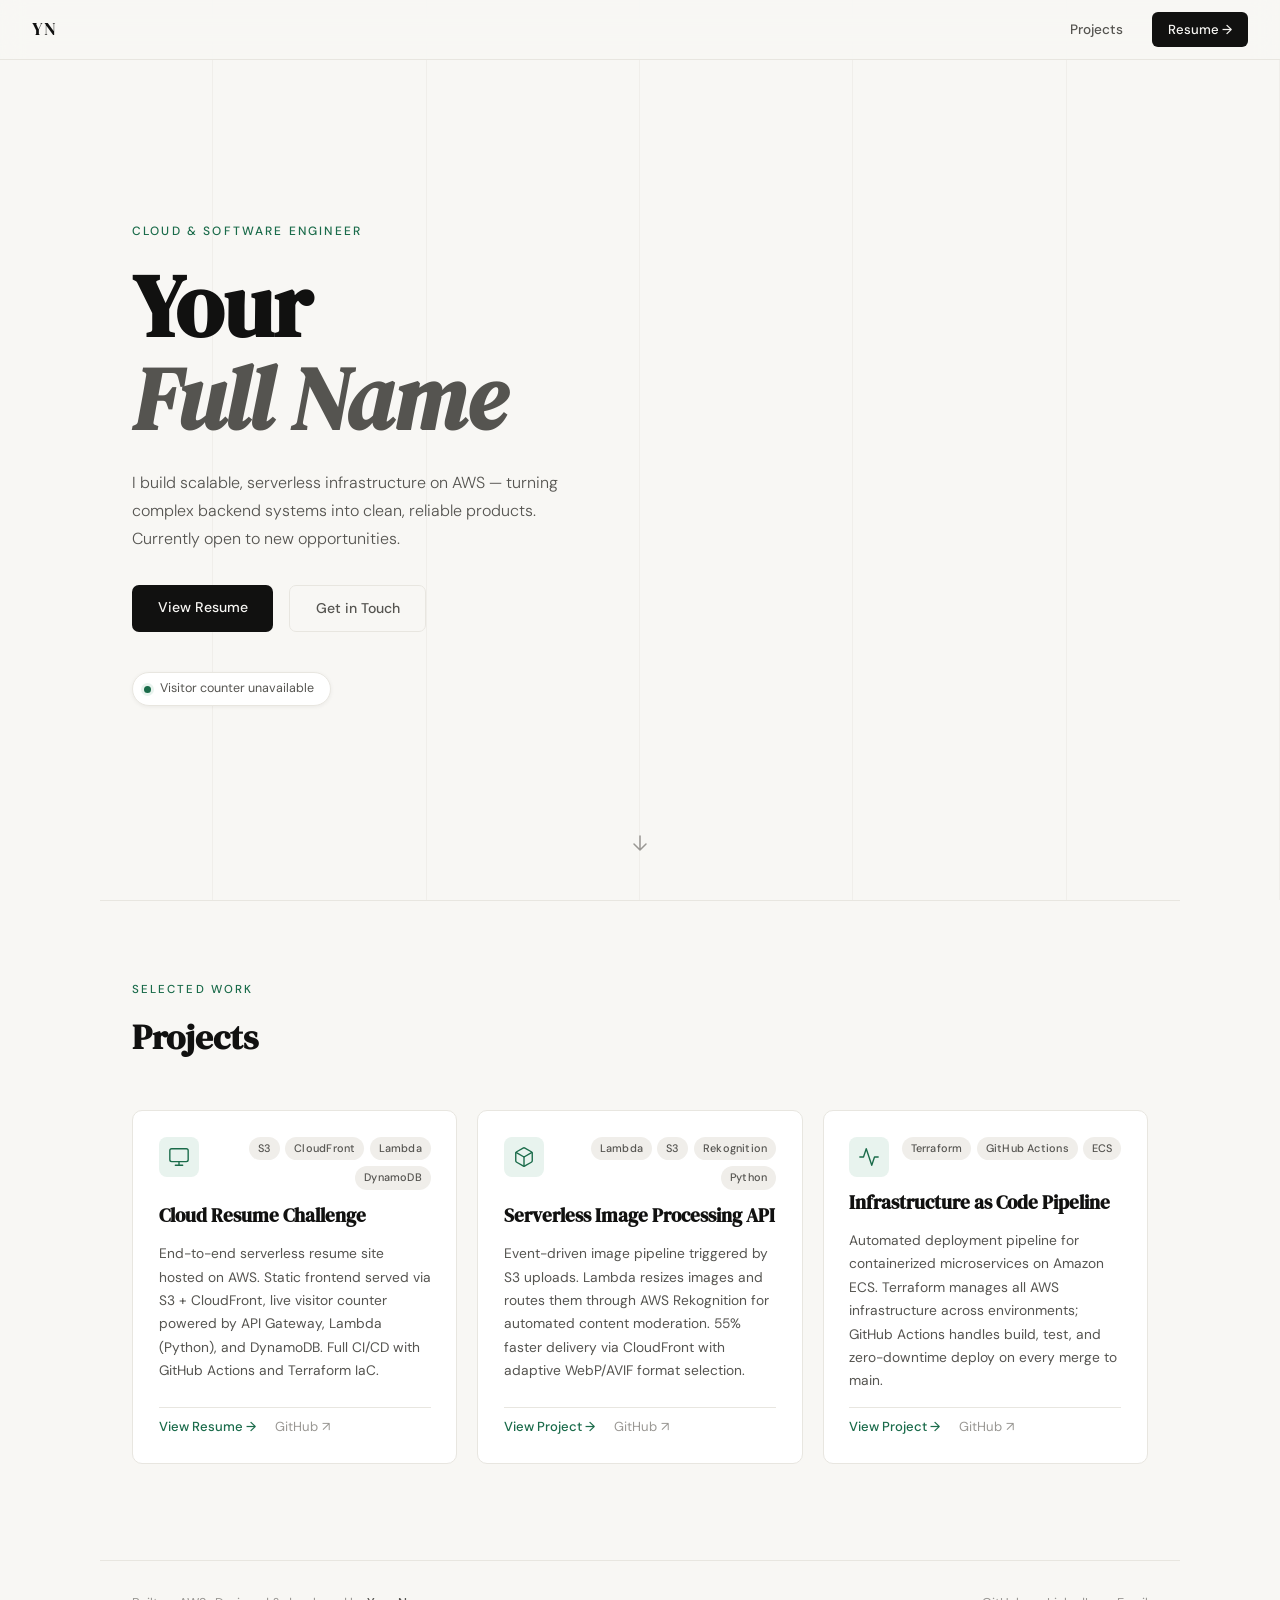
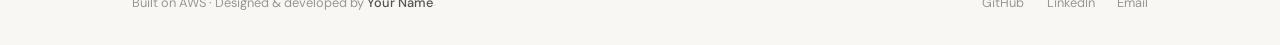
==== index.html @ afd8aff7 "Add files via upload" ====
<!DOCTYPE html>
<html lang="en">
<head>
  <meta charset="UTF-8"/>
  <meta name="viewport" content="width=device-width, initial-scale=1.0"/>
  <title>Your Name — Cloud Engineer</title>
  <link rel="preconnect" href="https://fonts.googleapis.com"/>
  <link rel="preconnect" href="https://fonts.gstatic.com" crossorigin/>
  <link href="https://fonts.googleapis.com/css2?family=DM+Serif+Display:ital@0;1&family=DM+Sans:opsz,wght@9..40,300;9..40,400;9..40,500&display=swap" rel="stylesheet"/>
  <link rel="stylesheet" href="style.css"/>
</head>
<body>

  <!-- ── NAV ── -->
  <nav class="nav">
    <span class="nav-logo">YN</span>
    <div class="nav-links">
      <a href="#projects">Projects</a>
      <a href="resume.html" class="nav-cta">Resume →</a>
    </div>
  </nav>

  <!-- ── HERO ── -->
  <section class="hero">
    <div class="hero-inner">
      <p class="hero-eyebrow animate-up" style="--d:0ms">Cloud &amp; Software Engineer</p>
      <h1 class="hero-name animate-up" style="--d:80ms">
        Your<br/><em>Full Name</em>
      </h1>
      <p class="hero-bio animate-up" style="--d:160ms">
        I build scalable, serverless infrastructure on AWS — turning complex backend systems
        into clean, reliable products. Currently open to new opportunities.
      </p>
      <div class="hero-actions animate-up" style="--d:240ms">
        <a href="resume.html" class="btn-primary">View Resume</a>
        <a href="mailto:you@email.com" class="btn-ghost">Get in Touch</a>
      </div>

      <!-- Visitor Counter -->
      <div class="visitor-badge animate-up" style="--d:320ms">
        <span class="visitor-dot"></span>
        <span id="visitor-label">Loading visitors…</span>
      </div>
    </div>

    <!-- decorative vertical lines -->
    <div class="hero-grid" aria-hidden="true">
      <div class="grid-line"></div><div class="grid-line"></div>
      <div class="grid-line"></div><div class="grid-line"></div>
      <div class="grid-line"></div><div class="grid-line"></div>
    </div>

    <!-- scroll cue -->
    <a href="#projects" class="scroll-cue" aria-label="Scroll to projects">
      <svg width="20" height="20" viewBox="0 0 20 20" fill="none">
        <path d="M10 3v14M4 11l6 6 6-6" stroke="currentColor" stroke-width="1.5" stroke-linecap="round" stroke-linejoin="round"/>
      </svg>
    </a>
  </section>

  <!-- ── PROJECTS ── -->
  <section class="projects" id="projects">
    <div class="section-header">
      <span class="label">Selected Work</span>
      <h2>Projects</h2>
    </div>

    <div class="projects-grid">

      <!-- Project 1 -->
      <article class="project-card">
        <div class="card-top">
          <div class="card-icon">
            <svg width="22" height="22" viewBox="0 0 24 24" fill="none" stroke="currentColor" stroke-width="1.5" stroke-linecap="round" stroke-linejoin="round">
              <rect x="2" y="3" width="20" height="14" rx="2"/><path d="M8 21h8M12 17v4"/>
            </svg>
          </div>
          <div class="card-tags">
            <span class="tag">S3</span><span class="tag">CloudFront</span><span class="tag">Lambda</span><span class="tag">DynamoDB</span>
          </div>
        </div>
        <h3 class="card-title">Cloud Resume Challenge</h3>
        <p class="card-desc">
          End-to-end serverless resume site hosted on AWS. Static frontend served via S3 + CloudFront,
          live visitor counter powered by API Gateway, Lambda (Python), and DynamoDB.
          Full CI/CD with GitHub Actions and Terraform IaC.
        </p>
        <div class="card-footer">
          <a href="resume.html" class="card-link">View Resume →</a>
          <a href="https://github.com/yourgithub/cloud-resume" target="_blank" class="card-link-ghost">GitHub ↗</a>
        </div>
      </article>

      <!-- Project 2 -->
      <article class="project-card">
        <div class="card-top">
          <div class="card-icon">
            <svg width="22" height="22" viewBox="0 0 24 24" fill="none" stroke="currentColor" stroke-width="1.5" stroke-linecap="round" stroke-linejoin="round">
              <path d="M21 16V8a2 2 0 0 0-1-1.73l-7-4a2 2 0 0 0-2 0l-7 4A2 2 0 0 0 3 8v8a2 2 0 0 0 1 1.73l7 4a2 2 0 0 0 2 0l7-4A2 2 0 0 0 21 16z"/>
              <polyline points="3.27 6.96 12 12.01 20.73 6.96"/><line x1="12" y1="22.08" x2="12" y2="12"/>
            </svg>
          </div>
          <div class="card-tags">
            <span class="tag">Lambda</span><span class="tag">S3</span><span class="tag">Rekognition</span><span class="tag">Python</span>
          </div>
        </div>
        <h3 class="card-title">Serverless Image Processing API</h3>
        <p class="card-desc">
          Event-driven image pipeline triggered by S3 uploads. Lambda resizes images and routes them
          through AWS Rekognition for automated content moderation.
          55% faster delivery via CloudFront with adaptive WebP/AVIF format selection.
        </p>
        <div class="card-footer">
          <a href="https://github.com/yourgithub/image-api" target="_blank" class="card-link">View Project →</a>
          <a href="https://github.com/yourgithub/image-api" target="_blank" class="card-link-ghost">GitHub ↗</a>
        </div>
      </article>

      <!-- Project 3 -->
      <article class="project-card">
        <div class="card-top">
          <div class="card-icon">
            <svg width="22" height="22" viewBox="0 0 24 24" fill="none" stroke="currentColor" stroke-width="1.5" stroke-linecap="round" stroke-linejoin="round">
              <polyline points="22 12 18 12 15 21 9 3 6 12 2 12"/>
            </svg>
          </div>
          <div class="card-tags">
            <span class="tag">Terraform</span><span class="tag">GitHub Actions</span><span class="tag">ECS</span>
          </div>
        </div>
        <h3 class="card-title">Infrastructure as Code Pipeline</h3>
        <p class="card-desc">
          Automated deployment pipeline for containerized microservices on Amazon ECS.
          Terraform manages all AWS infrastructure across environments; GitHub Actions handles
          build, test, and zero-downtime deploy on every merge to main.
        </p>
        <div class="card-footer">
          <a href="https://github.com/yourgithub/iac-pipeline" target="_blank" class="card-link">View Project →</a>
          <a href="https://github.com/yourgithub/iac-pipeline" target="_blank" class="card-link-ghost">GitHub ↗</a>
        </div>
      </article>

    </div>
  </section>

  <!-- ── FOOTER ── -->
  <footer class="footer">
    <p>Built on AWS · Designed &amp; developed by <strong>Your Name</strong></p>
    <div class="footer-links">
      <a href="https://github.com/yourgithub" target="_blank">GitHub</a>
      <a href="https://linkedin.com/in/yourhandle" target="_blank">LinkedIn</a>
      <a href="mailto:you@email.com">Email</a>
    </div>
  </footer>

  <script src="main.js"></script>
</body>
</html>
---- style.css ----
/* ═══════════════════════════════════════════
   RESET & TOKENS
═══════════════════════════════════════════ */
*, *::before, *::after { box-sizing: border-box; margin: 0; padding: 0; }

:root {
  --bg:         #f8f7f4;
  --surface:    #ffffff;
  --border:     #e8e6e0;
  --ink:        #111110;
  --ink-2:      #555450;
  --ink-3:      #999793;
  --accent:     #1a6b4a;       /* deep green */
  --accent-lt:  #e8f3ee;
  --tag-bg:     #f0eeea;
  --tag-ink:    #555450;
  --font-disp:  'DM Serif Display', Georgia, serif;
  --font-sans:  'DM Sans', system-ui, sans-serif;
  --radius:     10px;
  --nav-h:      60px;
  --max-w:      1080px;
}

html { scroll-behavior: smooth; }

body {
  background: var(--bg);
  font-family: var(--font-sans);
  color: var(--ink);
  font-size: 15px;
  line-height: 1.6;
  -webkit-font-smoothing: antialiased;
}

a { color: inherit; text-decoration: none; }
img { display: block; max-width: 100%; }

/* ═══════════════════════════════════════════
   ANIMATIONS
═══════════════════════════════════════════ */
@keyframes fade-up {
  from { opacity: 0; transform: translateY(20px); }
  to   { opacity: 1; transform: translateY(0); }
}

.animate-up {
  opacity: 0;
  animation: fade-up .65s cubic-bezier(.22,.68,0,1) forwards;
  animation-delay: var(--d, 0ms);
}

/* ═══════════════════════════════════════════
   NAV
═══════════════════════════════════════════ */
.nav {
  position: fixed;
  top: 0; left: 0; right: 0;
  height: var(--nav-h);
  display: flex;
  align-items: center;
  justify-content: space-between;
  padding: 0 2rem;
  background: rgba(248, 247, 244, 0.88);
  backdrop-filter: blur(12px);
  -webkit-backdrop-filter: blur(12px);
  border-bottom: 1px solid var(--border);
  z-index: 100;
}

.nav-logo {
  font-family: var(--font-disp);
  font-size: 1.1rem;
  letter-spacing: .04em;
  color: var(--ink);
}

.nav-links {
  display: flex;
  align-items: center;
  gap: 1.8rem;
}

.nav-links a {
  font-size: .85rem;
  font-weight: 500;
  color: var(--ink-2);
  transition: color .2s;
}

.nav-links a:hover { color: var(--ink); }

.nav-cta {
  background: var(--ink) !important;
  color: var(--bg) !important;
  padding: .42rem 1rem;
  border-radius: 6px;
  font-size: .82rem !important;
  transition: opacity .2s !important;
}

.nav-cta:hover { opacity: .8; }

/* ═══════════════════════════════════════════
   HERO
═══════════════════════════════════════════ */
.hero {
  position: relative;
  min-height: 100vh;
  display: flex;
  align-items: center;
  padding: calc(var(--nav-h) + 4rem) 2rem 6rem;
  overflow: hidden;
}

.hero-inner {
  position: relative;
  z-index: 2;
  max-width: 620px;
  margin: 0 auto 0 calc((100% - var(--max-w)) / 2 + 2rem);
}

/* decorative vertical rules */
.hero-grid {
  position: absolute;
  inset: 0;
  display: grid;
  grid-template-columns: repeat(6, 1fr);
  pointer-events: none;
  z-index: 1;
}

.grid-line {
  border-right: 1px solid var(--border);
  opacity: .5;
}

.hero-eyebrow {
  font-size: .75rem;
  font-weight: 500;
  letter-spacing: .18em;
  text-transform: uppercase;
  color: var(--accent);
  margin-bottom: 1.2rem;
}

.hero-name {
  font-family: var(--font-disp);
  font-size: clamp(3rem, 8vw, 5.5rem);
  line-height: 1.05;
  color: var(--ink);
  margin-bottom: 1.5rem;
}

.hero-name em {
  font-style: italic;
  color: var(--ink-2);
}

.hero-bio {
  font-size: 1rem;
  font-weight: 300;
  color: var(--ink-2);
  max-width: 460px;
  margin-bottom: 2rem;
  line-height: 1.75;
}

.hero-actions {
  display: flex;
  gap: 1rem;
  flex-wrap: wrap;
  margin-bottom: 2.5rem;
}

.btn-primary {
  display: inline-block;
  background: var(--ink);
  color: var(--bg);
  padding: .72rem 1.6rem;
  border-radius: 7px;
  font-size: .88rem;
  font-weight: 500;
  transition: opacity .2s, transform .2s;
}

.btn-primary:hover { opacity: .82; transform: translateY(-1px); }

.btn-ghost {
  display: inline-block;
  border: 1px solid var(--border);
  color: var(--ink-2);
  padding: .72rem 1.6rem;
  border-radius: 7px;
  font-size: .88rem;
  font-weight: 500;
  transition: border-color .2s, color .2s, transform .2s;
}

.btn-ghost:hover {
  border-color: var(--ink-3);
  color: var(--ink);
  transform: translateY(-1px);
}

/* Visitor Counter Badge */
.visitor-badge {
  display: inline-flex;
  align-items: center;
  gap: .55rem;
  background: var(--surface);
  border: 1px solid var(--border);
  border-radius: 99px;
  padding: .38rem 1rem .38rem .7rem;
  font-size: .78rem;
  color: var(--ink-2);
  box-shadow: 0 1px 4px rgba(0,0,0,.06);
}

.visitor-dot {
  width: 7px;
  height: 7px;
  border-radius: 50%;
  background: var(--accent);
  box-shadow: 0 0 0 3px var(--accent-lt);
  animation: pulse 2.2s ease-in-out infinite;
  flex-shrink: 0;
}

@keyframes pulse {
  0%, 100% { box-shadow: 0 0 0 3px var(--accent-lt); }
  50%       { box-shadow: 0 0 0 6px var(--accent-lt); }
}

/* Scroll cue */
.scroll-cue {
  position: absolute;
  bottom: 2.5rem;
  left: 50%;
  transform: translateX(-50%);
  color: var(--ink-3);
  animation: bob 2s ease-in-out infinite;
  z-index: 2;
  transition: color .2s;
}

.scroll-cue:hover { color: var(--ink); }

@keyframes bob {
  0%, 100% { transform: translateX(-50%) translateY(0); }
  50%       { transform: translateX(-50%) translateY(5px); }
}

/* ═══════════════════════════════════════════
   PROJECTS
═══════════════════════════════════════════ */
.projects {
  max-width: var(--max-w);
  margin: 0 auto;
  padding: 5rem 2rem 6rem;
  border-top: 1px solid var(--border);
}

.section-header {
  margin-bottom: 2.8rem;
}

.section-header .label {
  display: block;
  font-size: .72rem;
  font-weight: 500;
  letter-spacing: .18em;
  text-transform: uppercase;
  color: var(--accent);
  margin-bottom: .6rem;
}

.section-header h2 {
  font-family: var(--font-disp);
  font-size: 2.2rem;
  color: var(--ink);
}

.projects-grid {
  display: grid;
  grid-template-columns: repeat(auto-fit, minmax(300px, 1fr));
  gap: 1.25rem;
}

/* Project Card */
.project-card {
  background: var(--surface);
  border: 1px solid var(--border);
  border-radius: var(--radius);
  padding: 1.6rem;
  display: flex;
  flex-direction: column;
  gap: .9rem;
  transition: box-shadow .25s, transform .25s, border-color .25s;
}

.project-card:hover {
  box-shadow: 0 8px 28px rgba(0,0,0,.08);
  transform: translateY(-3px);
  border-color: #d4d2cc;
}

.card-top {
  display: flex;
  align-items: flex-start;
  justify-content: space-between;
  gap: .75rem;
}

.card-icon {
  width: 40px;
  height: 40px;
  border-radius: 8px;
  background: var(--accent-lt);
  display: flex;
  align-items: center;
  justify-content: center;
  color: var(--accent);
  flex-shrink: 0;
}

.card-tags {
  display: flex;
  flex-wrap: wrap;
  gap: .35rem;
  justify-content: flex-end;
}

.tag {
  background: var(--tag-bg);
  color: var(--tag-ink);
  font-size: .68rem;
  font-weight: 500;
  padding: .2rem .55rem;
  border-radius: 99px;
  letter-spacing: .02em;
}

.card-title {
  font-family: var(--font-disp);
  font-size: 1.18rem;
  color: var(--ink);
  line-height: 1.25;
}

.card-desc {
  font-size: .86rem;
  color: var(--ink-2);
  line-height: 1.7;
  flex: 1;
}

.card-footer {
  display: flex;
  align-items: center;
  gap: 1.2rem;
  padding-top: .5rem;
  border-top: 1px solid var(--border);
}

.card-link {
  font-size: .82rem;
  font-weight: 500;
  color: var(--accent);
  transition: opacity .2s;
}

.card-link:hover { opacity: .7; }

.card-link-ghost {
  font-size: .82rem;
  color: var(--ink-3);
  transition: color .2s;
}

.card-link-ghost:hover { color: var(--ink-2); }

/* ═══════════════════════════════════════════
   FOOTER
═══════════════════════════════════════════ */
.footer {
  border-top: 1px solid var(--border);
  padding: 2rem;
  display: flex;
  align-items: center;
  justify-content: space-between;
  flex-wrap: wrap;
  gap: 1rem;
  max-width: var(--max-w);
  margin: 0 auto;
  font-size: .8rem;
  color: var(--ink-3);
}

.footer strong { color: var(--ink-2); font-weight: 500; }

.footer-links {
  display: flex;
  gap: 1.4rem;
}

.footer-links a {
  color: var(--ink-3);
  transition: color .2s;
}

.footer-links a:hover { color: var(--ink); }

/* ═══════════════════════════════════════════
   RESUME PAGE
═══════════════════════════════════════════ */
.resume-page {
  padding-top: var(--nav-h);
  min-height: 100vh;
  background: #d6d0c4;
  display: flex;
  justify-content: center;
  align-items: flex-start;
}

.resume-wrap {
  width: 100%;
  max-width: 800px;
  padding: 2.5rem 1rem 4rem;
}

/* back link above resume */
.resume-back {
  display: inline-flex;
  align-items: center;
  gap: .4rem;
  font-size: .8rem;
  color: var(--ink-2);
  margin-bottom: 1.2rem;
  transition: color .2s;
}

.resume-back:hover { color: var(--ink); }

/* paper */
.paper {
  background: #faf9f6;
  padding: 2.8rem 3rem 3rem;
  box-shadow: 0 4px 32px rgba(0,0,0,.18), 0 1px 4px rgba(0,0,0,.1);
  animation: fade-up .55s cubic-bezier(.22,.68,0,1) both;
}

/* ── Resume Header ── */
.r-header {
  text-align: center;
  border-bottom: 2px solid #1a1a1a;
  padding-bottom: .75rem;
  margin-bottom: .6rem;
}

.r-header h1 {
  font-family: var(--font-disp);
  font-size: 2rem;
  font-weight: 700;
  letter-spacing: .08em;
  text-transform: uppercase;
  color: #1a1a1a;
}

.r-contact {
  font-size: .8rem;
  color: #555;
  margin-top: .4rem;
  display: flex;
  flex-wrap: wrap;
  justify-content: center;
  gap: 0 .5rem;
}

.r-contact span::before { content: "·"; margin-right: .5rem; }
.r-contact span:first-child::before { content: ""; margin-right: 0; }
.r-contact a { color: #8b0000; }
.r-contact a:hover { text-decoration: underline; }

/* ── Resume Sections ── */
.r-section { margin-top: 1rem; }

.r-section-title {
  font-size: .68rem;
  font-weight: 700;
  letter-spacing: .18em;
  text-transform: uppercase;
  color: #1a1a1a;
  border-bottom: 1.5px solid #1a1a1a;
  padding-bottom: .18rem;
  margin-bottom: .6rem;
  font-family: var(--font-sans);
}

.r-entry {
  display: grid;
  grid-template-columns: 1fr auto;
  column-gap: 1rem;
  margin-bottom: .65rem;
}

.r-entry-right {
  text-align: right;
  white-space: nowrap;
  font-size: .8rem;
  color: #555;
}

.r-org  { font-weight: 700; font-size: .9rem; }
.r-role { font-style: italic; font-size: .86rem; color: #555; }
.r-edu-degree { font-weight: 700; font-size: .9rem; }
.r-edu-detail { font-size: .82rem; color: #555; }

ul.r-bullets { margin: .3rem 0 0 1.1rem; list-style: disc; }
ul.r-bullets li { font-size: .84rem; line-height: 1.55; margin-bottom: .12rem; }

.r-skills-grid {
  display: grid;
  grid-template-columns: 8rem 1fr;
  row-gap: .28rem;
  font-size: .84rem;
}

.r-skill-cat  { font-weight: 700; }
.r-skill-list { color: #555; }

.r-cert-row {
  display: flex;
  justify-content: space-between;
  font-size: .84rem;
  margin-bottom: .22rem;
}

.r-cert-name { font-weight: 600; }
.r-cert-date { color: #555; white-space: nowrap; }

/* ═══════════════════════════════════════════
   PRINT
═══════════════════════════════════════════ */
@media print {
  .nav, .resume-back, .footer { display: none; }
  .resume-page { background: #fff; padding: 0; }
  .resume-wrap { padding: 0; max-width: 100%; }
  .paper { box-shadow: none; padding: 1.5cm 2cm; }
  .r-contact a { color: #1a1a1a !important; }
}

/* ═══════════════════════════════════════════
   RESPONSIVE
═══════════════════════════════════════════ */
@media (max-width: 640px) {
  .hero-inner { margin-left: 0; }
  .nav { padding: 0 1.2rem; }
  .projects { padding: 3.5rem 1.2rem 4rem; }
  .projects-grid { grid-template-columns: 1fr; }
  .footer { padding: 1.5rem 1.2rem; flex-direction: column; align-items: flex-start; }
  .paper { padding: 1.6rem 1.2rem; }
  .r-entry { grid-template-columns: 1fr; }
  .r-entry-right { text-align: left; margin-top: .05rem; }
  .r-skills-grid { grid-template-columns: 1fr; }
  .r-skill-cat { margin-top: .35rem; }
}
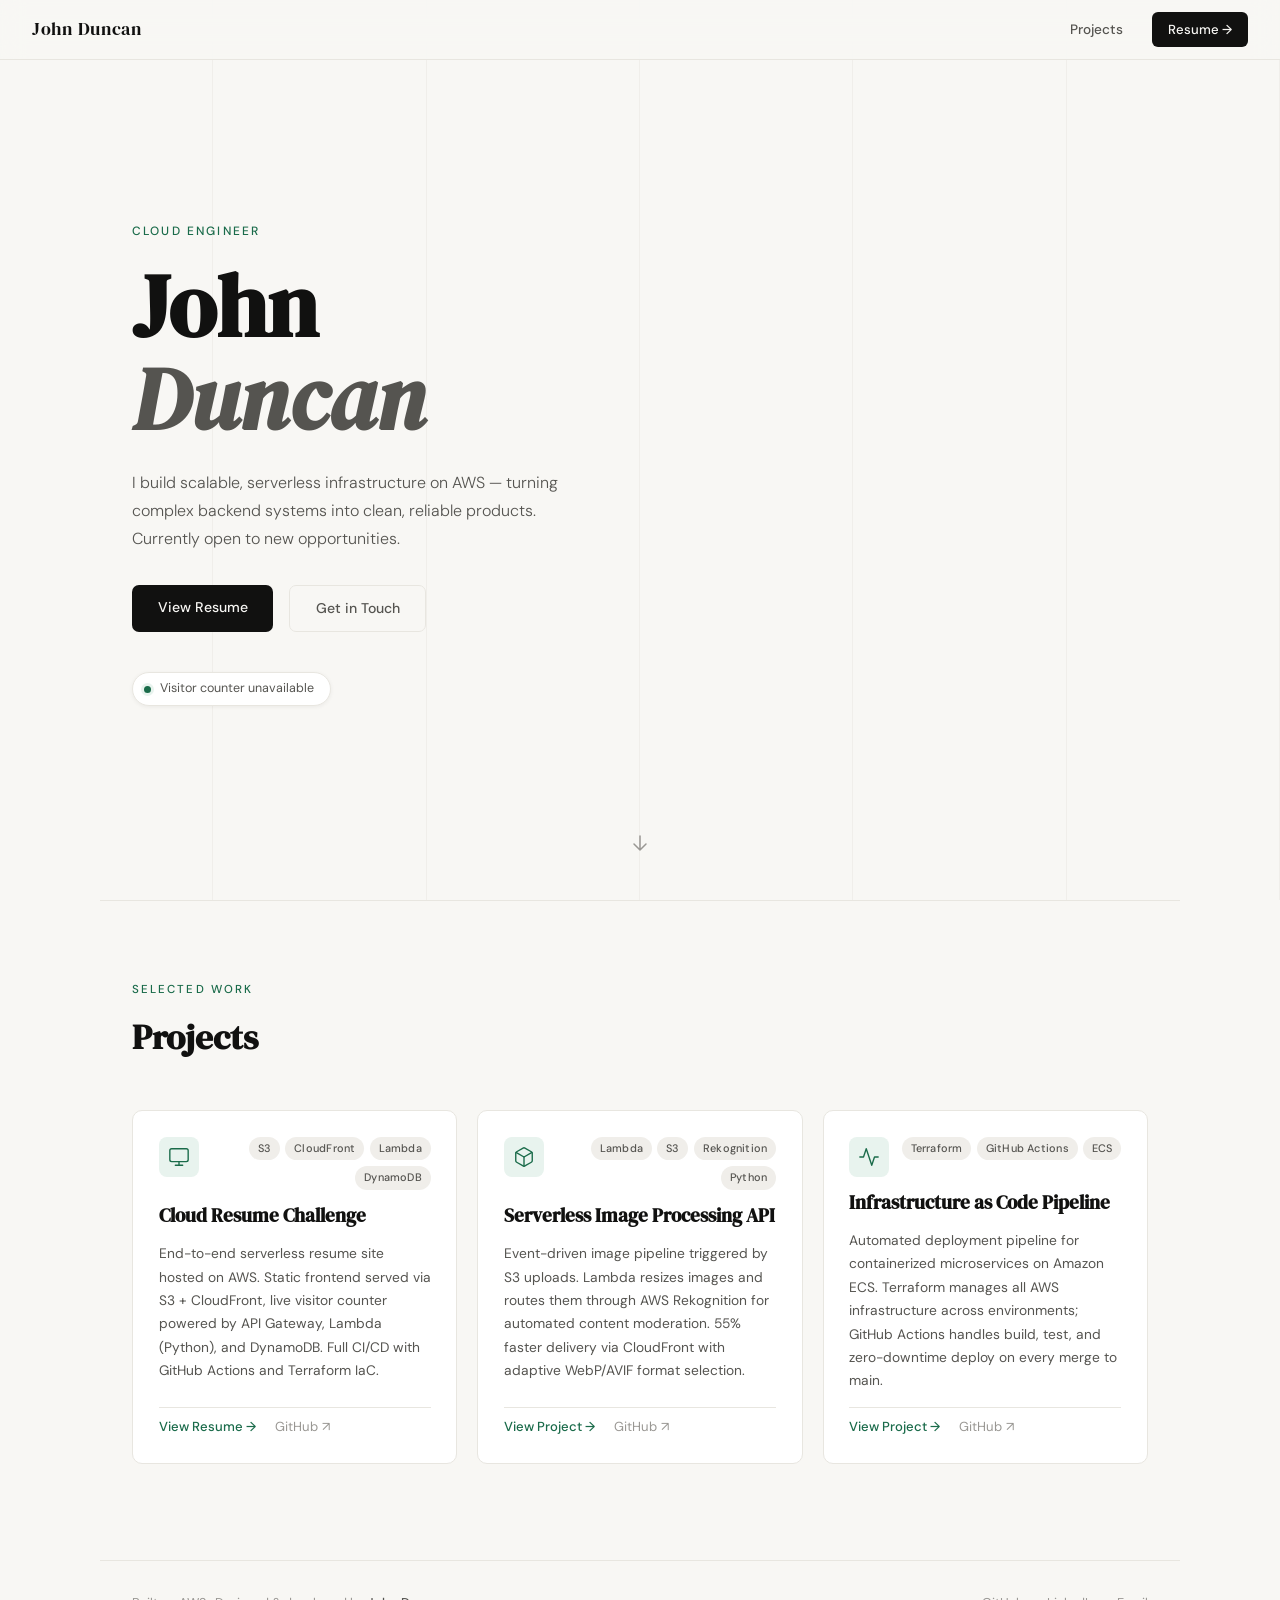
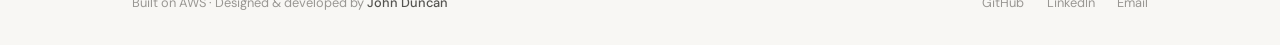
==== commit 845504b1: "Update index.html" ====
--- a/index.html
+++ b/index.html
@@ -3,7 +3,7 @@
 <head>
   <meta charset="UTF-8"/>
   <meta name="viewport" content="width=device-width, initial-scale=1.0"/>
-  <title>Your Name — Cloud Engineer</title>
+  <title>JWD Resume</title>
   <link rel="preconnect" href="https://fonts.googleapis.com"/>
   <link rel="preconnect" href="https://fonts.gstatic.com" crossorigin/>
   <link href="https://fonts.googleapis.com/css2?family=DM+Serif+Display:ital@0;1&family=DM+Sans:opsz,wght@9..40,300;9..40,400;9..40,500&display=swap" rel="stylesheet"/>
@@ -13,7 +13,7 @@
 
   <!-- ── NAV ── -->
   <nav class="nav">
-    <span class="nav-logo">YN</span>
+    <span class="nav-logo">John Duncan</span>
     <div class="nav-links">
       <a href="#projects">Projects</a>
       <a href="resume.html" class="nav-cta">Resume →</a>
@@ -23,9 +23,9 @@
   <!-- ── HERO ── -->
   <section class="hero">
     <div class="hero-inner">
-      <p class="hero-eyebrow animate-up" style="--d:0ms">Cloud &amp; Software Engineer</p>
+      <p class="hero-eyebrow animate-up" style="--d:0ms">Cloud Engineer</p>
       <h1 class="hero-name animate-up" style="--d:80ms">
-        Your<br/><em>Full Name</em>
+        John<br/><em>Duncan</em>
       </h1>
       <p class="hero-bio animate-up" style="--d:160ms">
         I build scalable, serverless infrastructure on AWS — turning complex backend systems
@@ -145,7 +145,7 @@
 
   <!-- ── FOOTER ── -->
   <footer class="footer">
-    <p>Built on AWS · Designed &amp; developed by <strong>Your Name</strong></p>
+    <p>Built on AWS · Designed &amp; developed by <strong>John Duncan</strong></p>
     <div class="footer-links">
       <a href="https://github.com/yourgithub" target="_blank">GitHub</a>
       <a href="https://linkedin.com/in/yourhandle" target="_blank">LinkedIn</a>
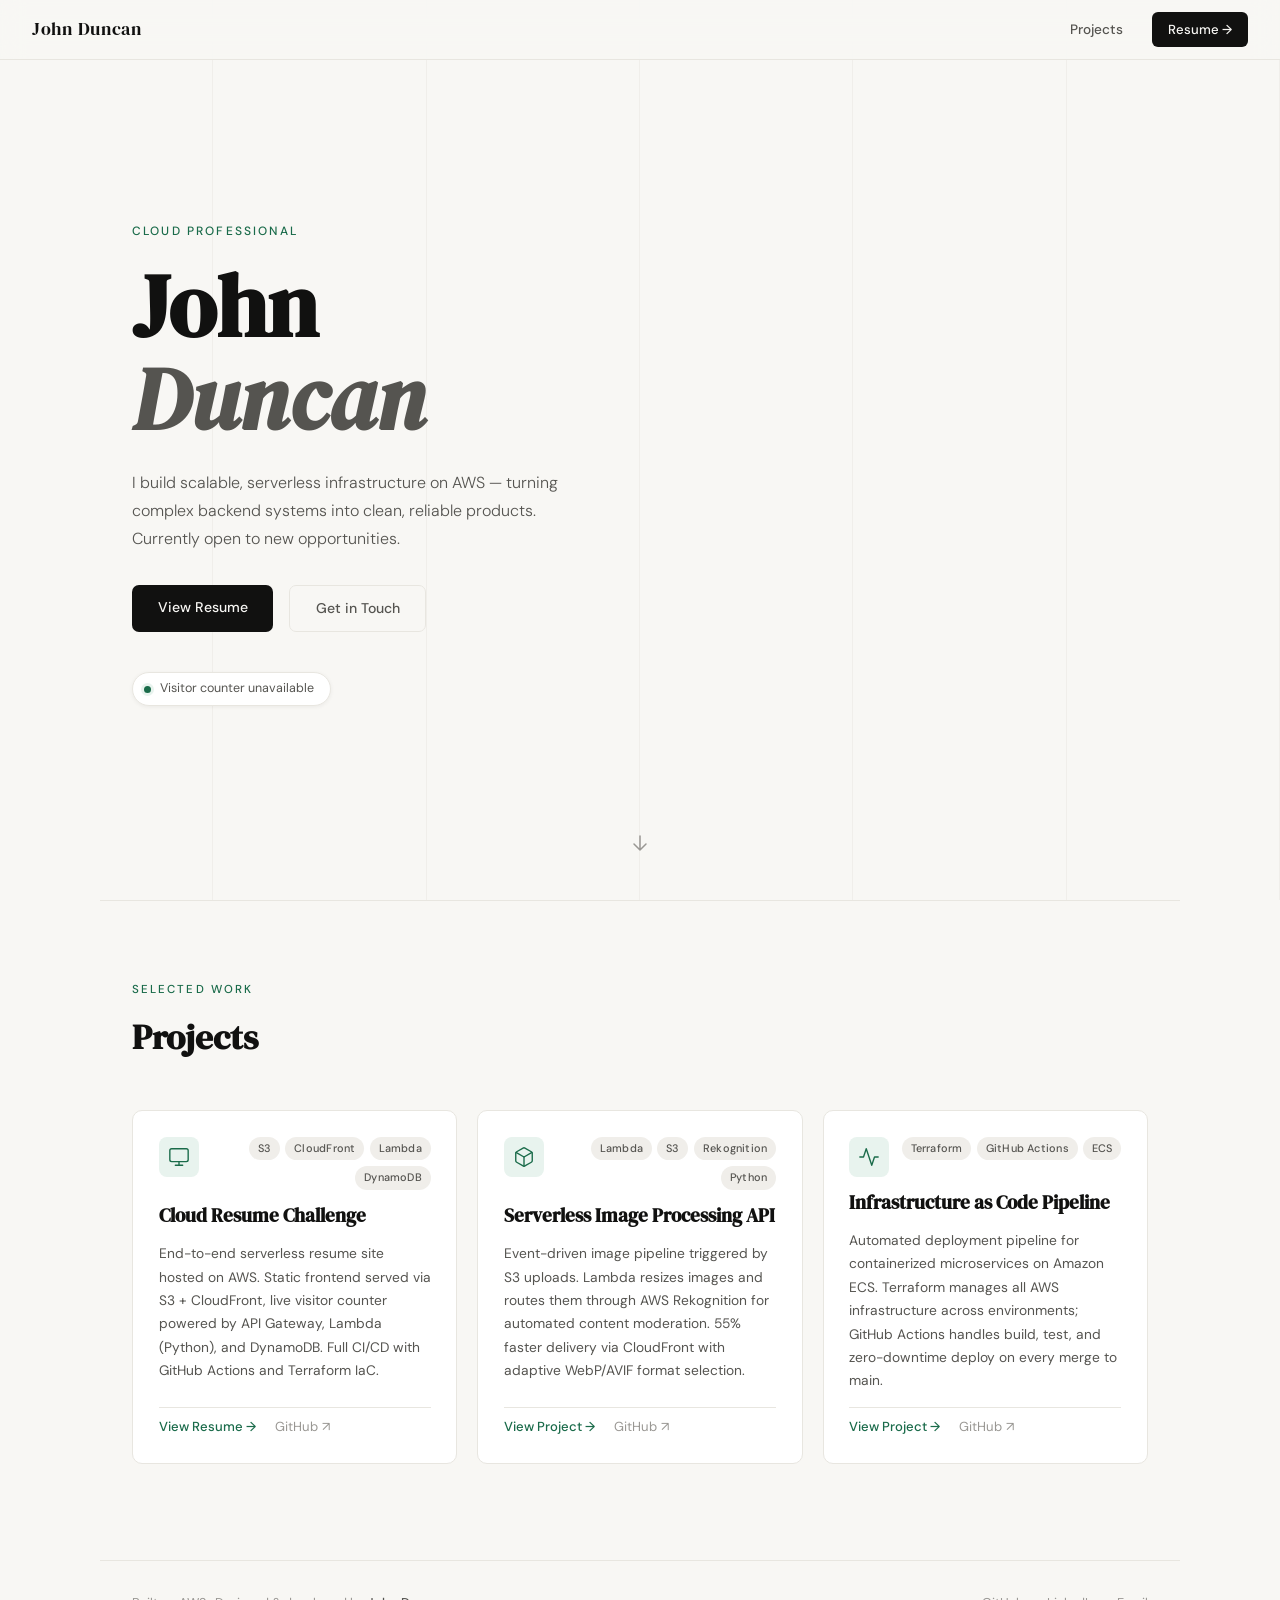
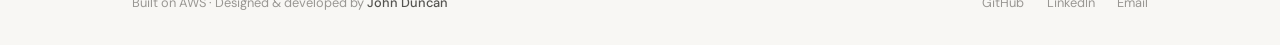
==== commit a11853ff: "Update index.html" ====
--- a/index.html
+++ b/index.html
@@ -23,7 +23,7 @@
   <!-- ── HERO ── -->
   <section class="hero">
     <div class="hero-inner">
-      <p class="hero-eyebrow animate-up" style="--d:0ms">Cloud Engineer</p>
+      <p class="hero-eyebrow animate-up" style="--d:0ms">Cloud Professional</p>
       <h1 class="hero-name animate-up" style="--d:80ms">
         John<br/><em>Duncan</em>
       </h1>
@@ -147,9 +147,9 @@
   <footer class="footer">
     <p>Built on AWS · Designed &amp; developed by <strong>John Duncan</strong></p>
     <div class="footer-links">
-      <a href="https://github.com/yourgithub" target="_blank">GitHub</a>
-      <a href="https://linkedin.com/in/yourhandle" target="_blank">LinkedIn</a>
-      <a href="mailto:you@email.com">Email</a>
+      <a href="https://github.com/jw-duncan" target="_blank">GitHub</a>
+      <a href="https://www.linkedin.com/in/john-w-duncan-7701b7184/" target="_blank">LinkedIn</a>
+      <a href="mailto:johnwduncan908@gmail.com">Email</a>
     </div>
   </footer>
 
